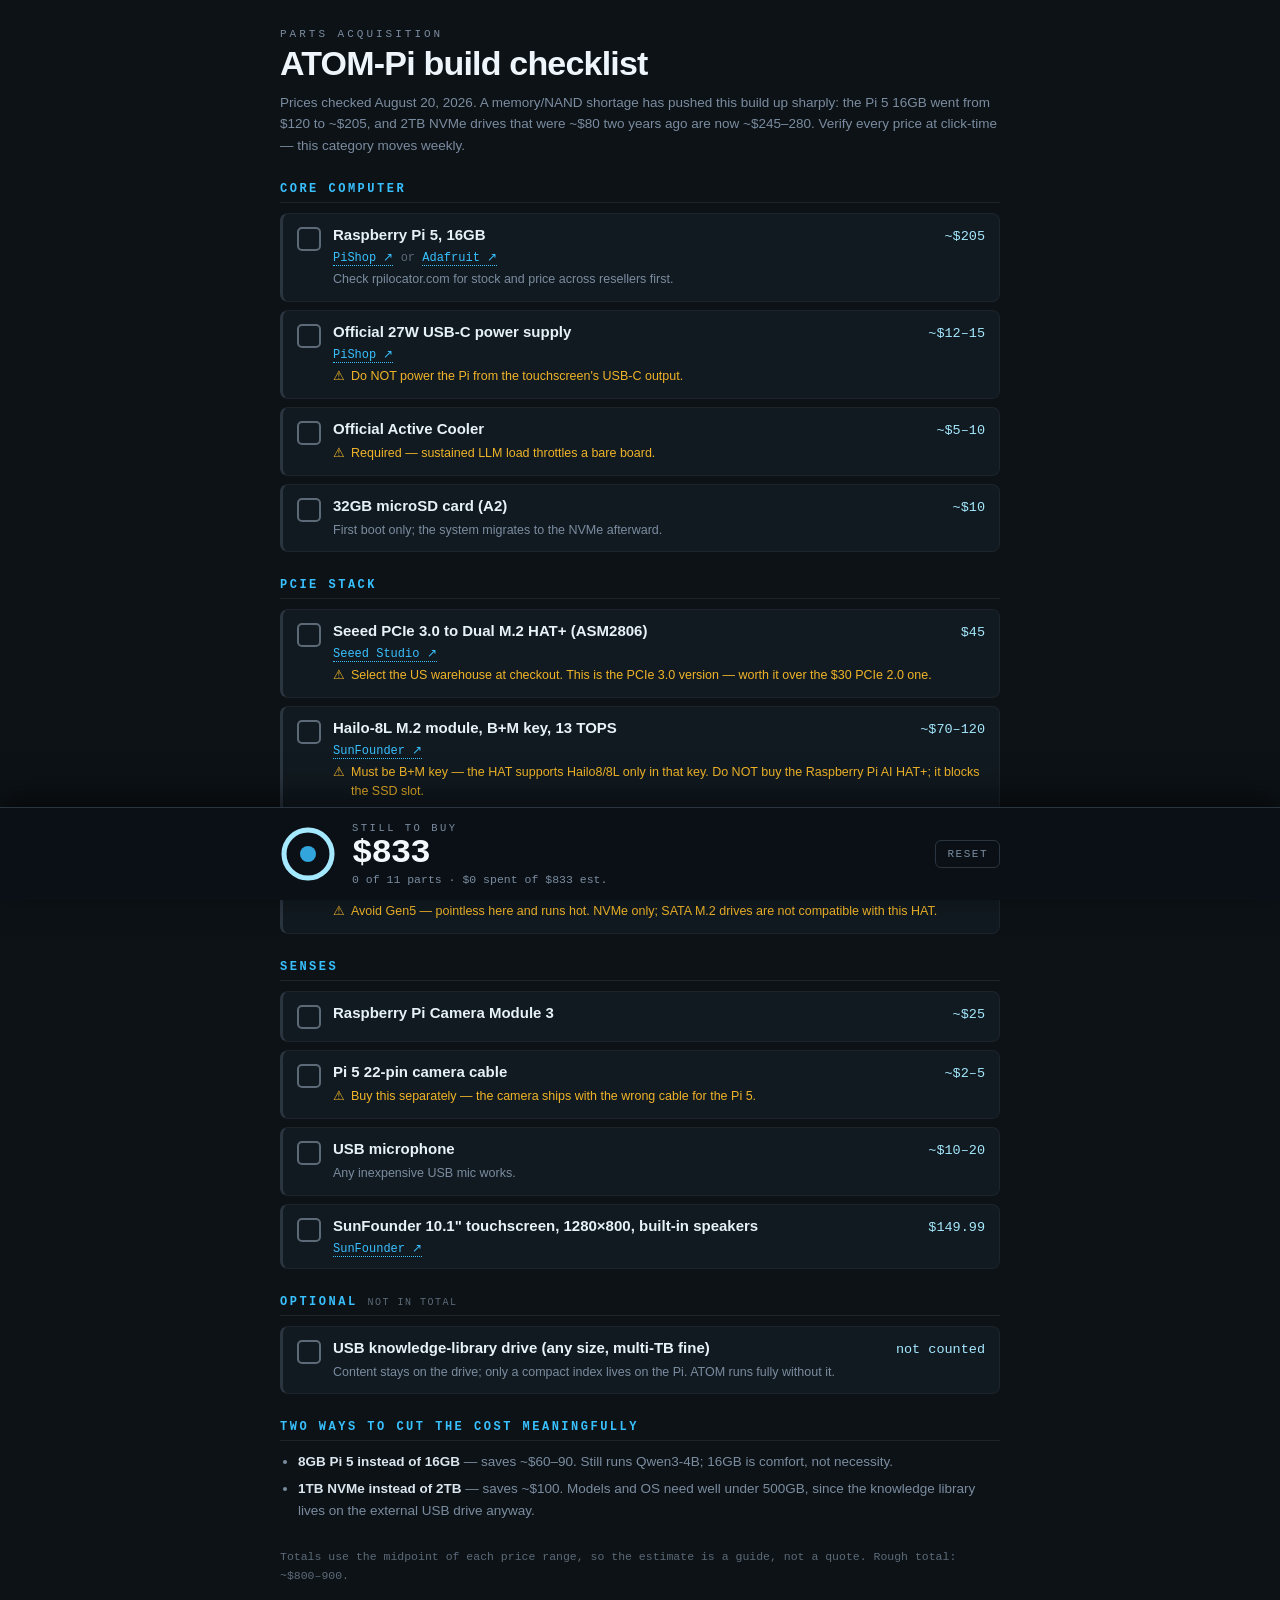
==== index.html @ 9d153fa6 "index.html" ====
<!DOCTYPE html>
<html lang="en">
<head>
<meta charset="utf-8">
<meta name="viewport" content="width=device-width, initial-scale=1, viewport-fit=cover">
<meta name="apple-mobile-web-app-capable" content="yes">
<meta name="apple-mobile-web-app-status-bar-style" content="black-translucent">
<meta name="theme-color" content="#0c1216">
<title>ATOM-Pi parts checklist</title>
<style>
  :root{
    --bg:#0c1216; --panel:#111a20; --line:#1d242c; --plate:#2b3540;
    --steel:#5c6a78; --steelL:#7b8ca0; --core:#39c0ff; --coreHot:#a5e9ff;
    --warn:#f0b429; --text:#cfdae4;
    --mono: ui-monospace, SFMono-Regular, Menlo, Consolas, monospace;
    --sans: -apple-system, BlinkMacSystemFont, "Segoe UI", Roboto, sans-serif;
  }
  *{box-sizing:border-box}
  body{margin:0;background:var(--bg);color:var(--text);font-family:var(--sans);
       padding:28px 18px calc(150px + env(safe-area-inset-bottom));
       -webkit-text-size-adjust:100%}
  .wrap{max-width:720px;margin:0 auto}
  .eyebrow{font-family:var(--mono);font-size:11px;letter-spacing:3px;
           color:var(--steelL);text-transform:uppercase}
  h1{font-size:34px;line-height:1.05;margin:6px 0 10px;font-weight:800;
     letter-spacing:-.8px;color:#eef5fb}
  .intro{font-size:13.5px;line-height:1.6;color:var(--steelL);margin:0 0 26px}
  section{margin-bottom:26px}
  .ghead{display:flex;align-items:baseline;gap:10px;border-bottom:1px solid var(--line);
         padding-bottom:6px;margin-bottom:10px}
  h2{font-family:var(--mono);font-size:12px;letter-spacing:2.5px;text-transform:uppercase;
     color:var(--core);margin:0;font-weight:600}
  .tag{font-family:var(--mono);font-size:10px;color:var(--steel);letter-spacing:1.5px}
  .item{background:var(--panel);border:1px solid var(--line);border-left:3px solid var(--plate);
        border-radius:8px;padding:12px 14px;margin-bottom:8px;display:flex;gap:12px;
        align-items:flex-start;transition:background .18s,border-color .18s,opacity .18s}
  .item.on{background:#0e161b;border-color:var(--plate);border-left-color:var(--core);opacity:.62}
  .box{flex:0 0 auto;width:24px;height:24px;margin-top:1px;border-radius:5px;cursor:pointer;
       background:transparent;border:2px solid var(--steel);color:var(--bg);font-size:14px;
       font-weight:900;line-height:1;display:flex;align-items:center;justify-content:center;
       transition:all .15s;-webkit-tap-highlight-color:transparent}
  .item.on .box{background:var(--core);border-color:var(--core)}
  .box:focus-visible{outline:2px solid var(--coreHot);outline-offset:2px}
  .body{flex:1;min-width:0}
  .row{display:flex;justify-content:space-between;gap:12px;align-items:baseline;flex-wrap:wrap}
  .name{font-size:15px;font-weight:600;color:#e7f1f8}
  .item.on .name{text-decoration:line-through}
  .price{font-family:var(--mono);font-size:13.5px;color:var(--coreHot);white-space:nowrap}
  .item.on .price{color:var(--steel)}
  .meta{margin-top:6px;display:flex;flex-direction:column;gap:5px}
  .links{font-family:var(--mono);font-size:12px}
  a{color:var(--core);text-decoration:none;border-bottom:1px dotted var(--core)}
  .sep{color:var(--steel)}
  .note{font-size:12.5px;color:var(--steelL);line-height:1.5}
  .warn{font-size:12.5px;color:var(--warn);line-height:1.5;display:flex;gap:6px}
  ul.cuts{margin:0;padding-left:18px;font-size:13.5px;line-height:1.65;color:var(--steelL)}
  ul.cuts strong{color:#dbe6ef}
  .totalbar{position:fixed;left:0;right:0;bottom:0;background:#0a1015;
            border-top:1px solid var(--plate);padding:14px 18px calc(14px + env(safe-area-inset-bottom));
            display:flex;align-items:center;gap:16px;box-shadow:0 -10px 30px rgba(0,0,0,.55)}
  .totalbar .inner{max-width:720px;margin:0 auto;display:flex;align-items:center;gap:16px;width:100%}
  .tlabel{font-family:var(--mono);font-size:10.5px;letter-spacing:2.5px;color:var(--steelL);
          text-transform:uppercase}
  .tbig{font-family:var(--mono);font-weight:700;letter-spacing:-1px;font-size:34px;
        color:#f2f8fc;line-height:1.15}
  .tbig.done{color:var(--core)}
  .tsub{font-family:var(--mono);font-size:11.5px;color:var(--steelL)}
  .reset{font-family:var(--mono);font-size:11px;letter-spacing:1.5px;background:transparent;
         color:var(--steelL);border:1px solid var(--plate);border-radius:6px;padding:7px 11px;
         cursor:pointer;flex:0 0 auto}
  .foot{font-size:11.5px;color:var(--steel);font-family:var(--mono);margin-top:14px;line-height:1.6}
  @media (prefers-reduced-motion: reduce){*{transition:none!important}}
</style>
</head>
<body>
<div class="wrap">
  <div class="eyebrow">Parts acquisition</div>
  <h1>ATOM-Pi build checklist</h1>
  <p class="intro">Prices checked August 20, 2026. A memory/NAND shortage has pushed this
    build up sharply: the Pi 5 16GB went from $120 to ~$205, and 2TB NVMe drives that were
    ~$80 two years ago are now ~$245–280. Verify every price at click-time — this category
    moves weekly.</p>
  <div id="groups"></div>

  <section>
    <div class="ghead"><h2>Two ways to cut the cost meaningfully</h2></div>
    <ul class="cuts">
      <li><strong>8GB Pi 5 instead of 16GB</strong> — saves ~$60–90. Still runs Qwen3-4B;
        16GB is comfort, not necessity.</li>
      <li style="margin-top:4px"><strong>1TB NVMe instead of 2TB</strong> — saves ~$100.
        Models and OS need well under 500GB, since the knowledge library lives on the
        external USB drive anyway.</li>
    </ul>
  </section>

  <p class="foot">Totals use the midpoint of each price range, so the estimate is a guide,
    not a quote. Rough total: ~$800–900.</p>
</div>

<div class="totalbar">
  <div class="inner">
    <svg width="56" height="56" viewBox="0 0 56 56" style="flex:0 0 auto" aria-hidden="true">
      <circle cx="28" cy="28" r="24" fill="none" stroke="#2b3540" stroke-width="5"/>
      <circle id="ring" cx="28" cy="28" r="24" fill="none" stroke="#a5e9ff" stroke-width="5"
              stroke-linecap="round" transform="rotate(-90 28 28)"
              style="transition:stroke-dashoffset .5s ease"/>
      <circle id="dot" cx="28" cy="28" r="8" fill="#39c0ff" opacity=".85"/>
    </svg>
    <div style="flex:1;min-width:0">
      <div class="tlabel" id="tlabel">Still to buy</div>
      <div class="tbig" id="tbig">—</div>
      <div class="tsub" id="tsub"></div>
    </div>
    <button class="reset" id="reset">RESET</button>
  </div>
</div>

<script>
const GROUPS = [
 {name:"Core computer", items:[
  {id:"pi",name:"Raspberry Pi 5, 16GB",price:205,shown:"~$205",
   link:"https://www.pishop.us/product/raspberry-pi-5-16gb/",linkLabel:"PiShop",
   alt:{url:"https://www.adafruit.com/product/6125",label:"Adafruit"},
   note:"Check rpilocator.com for stock and price across resellers first."},
  {id:"psu",name:"Official 27W USB-C power supply",price:14,shown:"~$12–15",
   link:"https://www.pishop.us",linkLabel:"PiShop",
   warn:"Do NOT power the Pi from the touchscreen's USB-C output."},
  {id:"cooler",name:"Official Active Cooler",price:8,shown:"~$5–10",
   warn:"Required — sustained LLM load throttles a bare board."},
  {id:"sd",name:"32GB microSD card (A2)",price:10,shown:"~$10",
   note:"First boot only; the system migrates to the NVMe afterward."}]},
 {name:"PCIe stack", items:[
  {id:"hat",name:"Seeed PCIe 3.0 to Dual M.2 HAT+ (ASM2806)",price:45,shown:"$45",
   link:"https://www.seeedstudio.com/PCIe3-0-to-dual-M-2-hat-for-Raspberry-Pi-5-p-6358.html",
   linkLabel:"Seeed Studio",
   warn:"Select the US warehouse at checkout. This is the PCIe 3.0 version — worth it over the $30 PCIe 2.0 one."},
  {id:"hailo",name:"Hailo-8L M.2 module, B+M key, 13 TOPS",price:95,shown:"~$70–120",
   link:"https://sunfounder.com/products/hailo-8l-m-2-b-m-key-13tops",linkLabel:"SunFounder",
   warn:"Must be B+M key — the HAT supports Hailo8/8L only in that key. Do NOT buy the Raspberry Pi AI HAT+; it blocks the SSD slot."},
  {id:"nvme",name:"2TB NVMe SSD, M.2 2280",price:262,shown:"~$245–280",
   link:"https://cheapestssd.com/2tb-nvme-ssd/",linkLabel:"Compare prices",
   note:"Cheapest tracked: Kingston NV3 2TB at $279.99; Ediloca 2TB Gen4 at $244.99.",
   warn:"Avoid Gen5 — pointless here and runs hot. NVMe only; SATA M.2 drives are not compatible with this HAT."}]},
 {name:"Senses", items:[
  {id:"cam",name:"Raspberry Pi Camera Module 3",price:25,shown:"~$25"},
  {id:"camcable",name:"Pi 5 22-pin camera cable",price:4,shown:"~$2–5",
   warn:"Buy this separately — the camera ships with the wrong cable for the Pi 5."},
  {id:"mic",name:"USB microphone",price:15,shown:"~$10–20",
   note:"Any inexpensive USB mic works."},
  {id:"screen",name:"SunFounder 10.1\" touchscreen, 1280×800, built-in speakers",price:150,
   shown:"$149.99",link:"https://www.sunfounder.com/products/10inch-touchscreen-for-raspberrypi",
   linkLabel:"SunFounder"}]},
 {name:"Optional", optional:true, items:[
  {id:"usbdrive",name:"USB knowledge-library drive (any size, multi-TB fine)",price:0,
   shown:"not counted",
   note:"Content stays on the drive; only a compact index lives on the Pi. ATOM runs fully without it."}]}
];

const ALL = GROUPS.flatMap(g => g.items.map(i => ({...i, optional: !!g.optional})));
const NEED = ALL.filter(i => !i.optional);
const TOTAL = NEED.reduce((s,i) => s + i.price, 0);
const KEY = "atom-parts-checked";
const money = n => "$" + n.toLocaleString("en-US");

let got = {};
try { got = JSON.parse(localStorage.getItem(KEY) || "{}"); } catch (e) { got = {}; }
const save = () => { try { localStorage.setItem(KEY, JSON.stringify(got)); } catch (e) {} };

const esc = s => s.replace(/&/g,"&amp;").replace(/</g,"&lt;").replace(/>/g,"&gt;");

function render(){
  document.getElementById("groups").innerHTML = GROUPS.map(g => `
    <section>
      <div class="ghead"><h2>${esc(g.name)}</h2>
      ${g.optional ? '<span class="tag">NOT IN TOTAL</span>' : ''}</div>
      ${g.items.map(it => {
        const on = !!got[it.id];
        const links = it.link ? `<div class="links">
            <a href="${it.link}" target="_blank" rel="noreferrer">${esc(it.linkLabel)} &#8599;</a>
            ${it.alt ? `<span class="sep">  or  </span><a href="${it.alt.url}" target="_blank" rel="noreferrer">${esc(it.alt.label)} &#8599;</a>` : ''}
          </div>` : '';
        const note = it.note ? `<div class="note">${esc(it.note)}</div>` : '';
        const warn = it.warn ? `<div class="warn"><span aria-hidden="true">&#9888;</span><span>${esc(it.warn)}</span></div>` : '';
        const meta = (links||note||warn) ? `<div class="meta">${links}${note}${warn}</div>` : '';
        return `<div class="item ${on?'on':''}" data-id="${it.id}">
          <button class="box" aria-pressed="${on}" aria-label="Mark ${esc(it.name)} as bought">${on?'&#10003;':''}</button>
          <div class="body">
            <div class="row"><span class="name">${esc(it.name)}</span>
            <span class="price">${esc(it.shown)}</span></div>
            ${meta}
          </div>
        </div>`;
      }).join("")}
    </section>`).join("");
  updateTotal();
}

function updateTotal(){
  const spent = NEED.filter(i => got[i.id]).reduce((s,i) => s + i.price, 0);
  const left = TOTAL - spent;
  const have = NEED.filter(i => got[i.id]).length;
  const done = have === NEED.length;
  const pct = TOTAL ? left / TOTAL : 0;
  const C = 2 * Math.PI * 24;
  const ring = document.getElementById("ring");
  ring.setAttribute("stroke-dasharray", C);
  ring.setAttribute("stroke-dashoffset", C * (1 - pct));
  ring.setAttribute("stroke", done ? "#39c0ff" : "#a5e9ff");
  document.getElementById("dot").setAttribute("opacity", done ? 1 : (0.35 + pct * 0.5));
  document.getElementById("tlabel").textContent = done ? "Every part acquired" : "Still to buy";
  const big = document.getElementById("tbig");
  big.textContent = money(left);
  big.className = "tbig" + (done ? " done" : "");
  document.getElementById("tsub").textContent =
    have + " of " + NEED.length + " parts · " + money(spent) + " spent of " + money(TOTAL) + " est.";
}

document.getElementById("groups").addEventListener("click", e => {
  const box = e.target.closest(".box");
  if (!box) return;
  const id = box.closest(".item").dataset.id;
  got[id] = !got[id];
  save();
  render();
});

document.getElementById("reset").addEventListener("click", () => {
  got = {}; save(); render();
});

render();
</script>
</body>
</html>
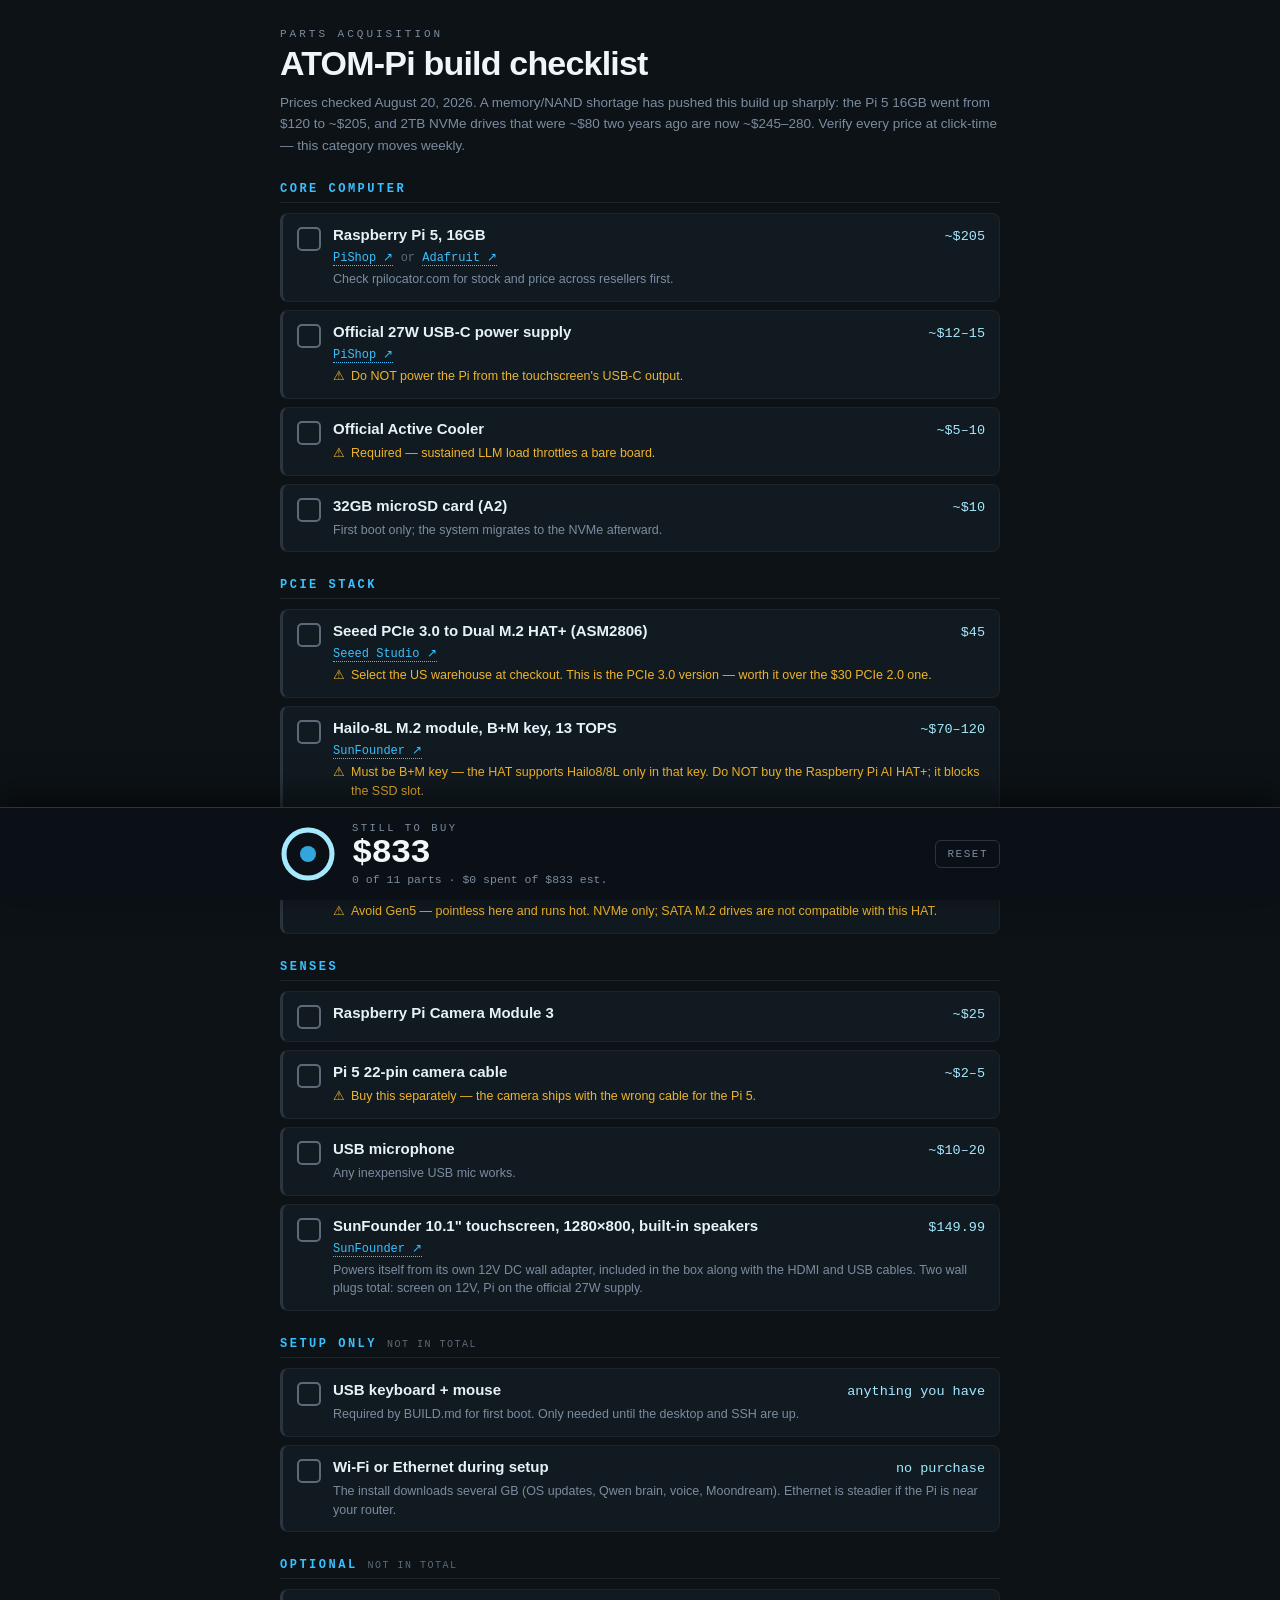
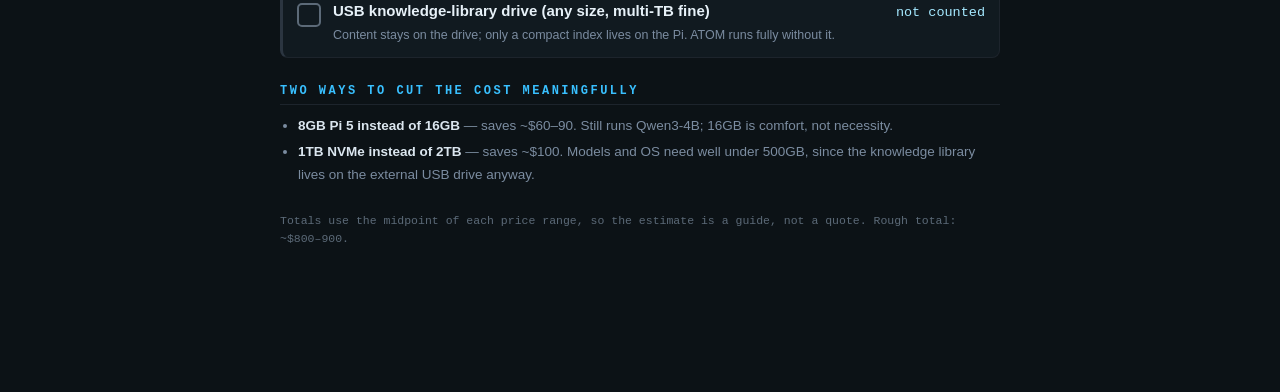
==== commit 78f8a413: "index.html" ====
--- a/index.html
+++ b/index.html
@@ -149,7 +149,13 @@
    note:"Any inexpensive USB mic works."},
   {id:"screen",name:"SunFounder 10.1\" touchscreen, 1280×800, built-in speakers",price:150,
    shown:"$149.99",link:"https://www.sunfounder.com/products/10inch-touchscreen-for-raspberrypi",
-   linkLabel:"SunFounder"}]},
+   linkLabel:"SunFounder",
+   note:"Powers itself from its own 12V DC wall adapter, included in the box along with the HDMI and USB cables. Two wall plugs total: screen on 12V, Pi on the official 27W supply."}]},
+ {name:"Setup only", optional:true, items:[
+  {id:"kbm",name:"USB keyboard + mouse",price:0,shown:"anything you have",
+   note:"Required by BUILD.md for first boot. Only needed until the desktop and SSH are up."},
+  {id:"net",name:"Wi-Fi or Ethernet during setup",price:0,shown:"no purchase",
+   note:"The install downloads several GB (OS updates, Qwen brain, voice, Moondream). Ethernet is steadier if the Pi is near your router."}]},
  {name:"Optional", optional:true, items:[
   {id:"usbdrive",name:"USB knowledge-library drive (any size, multi-TB fine)",price:0,
    shown:"not counted",
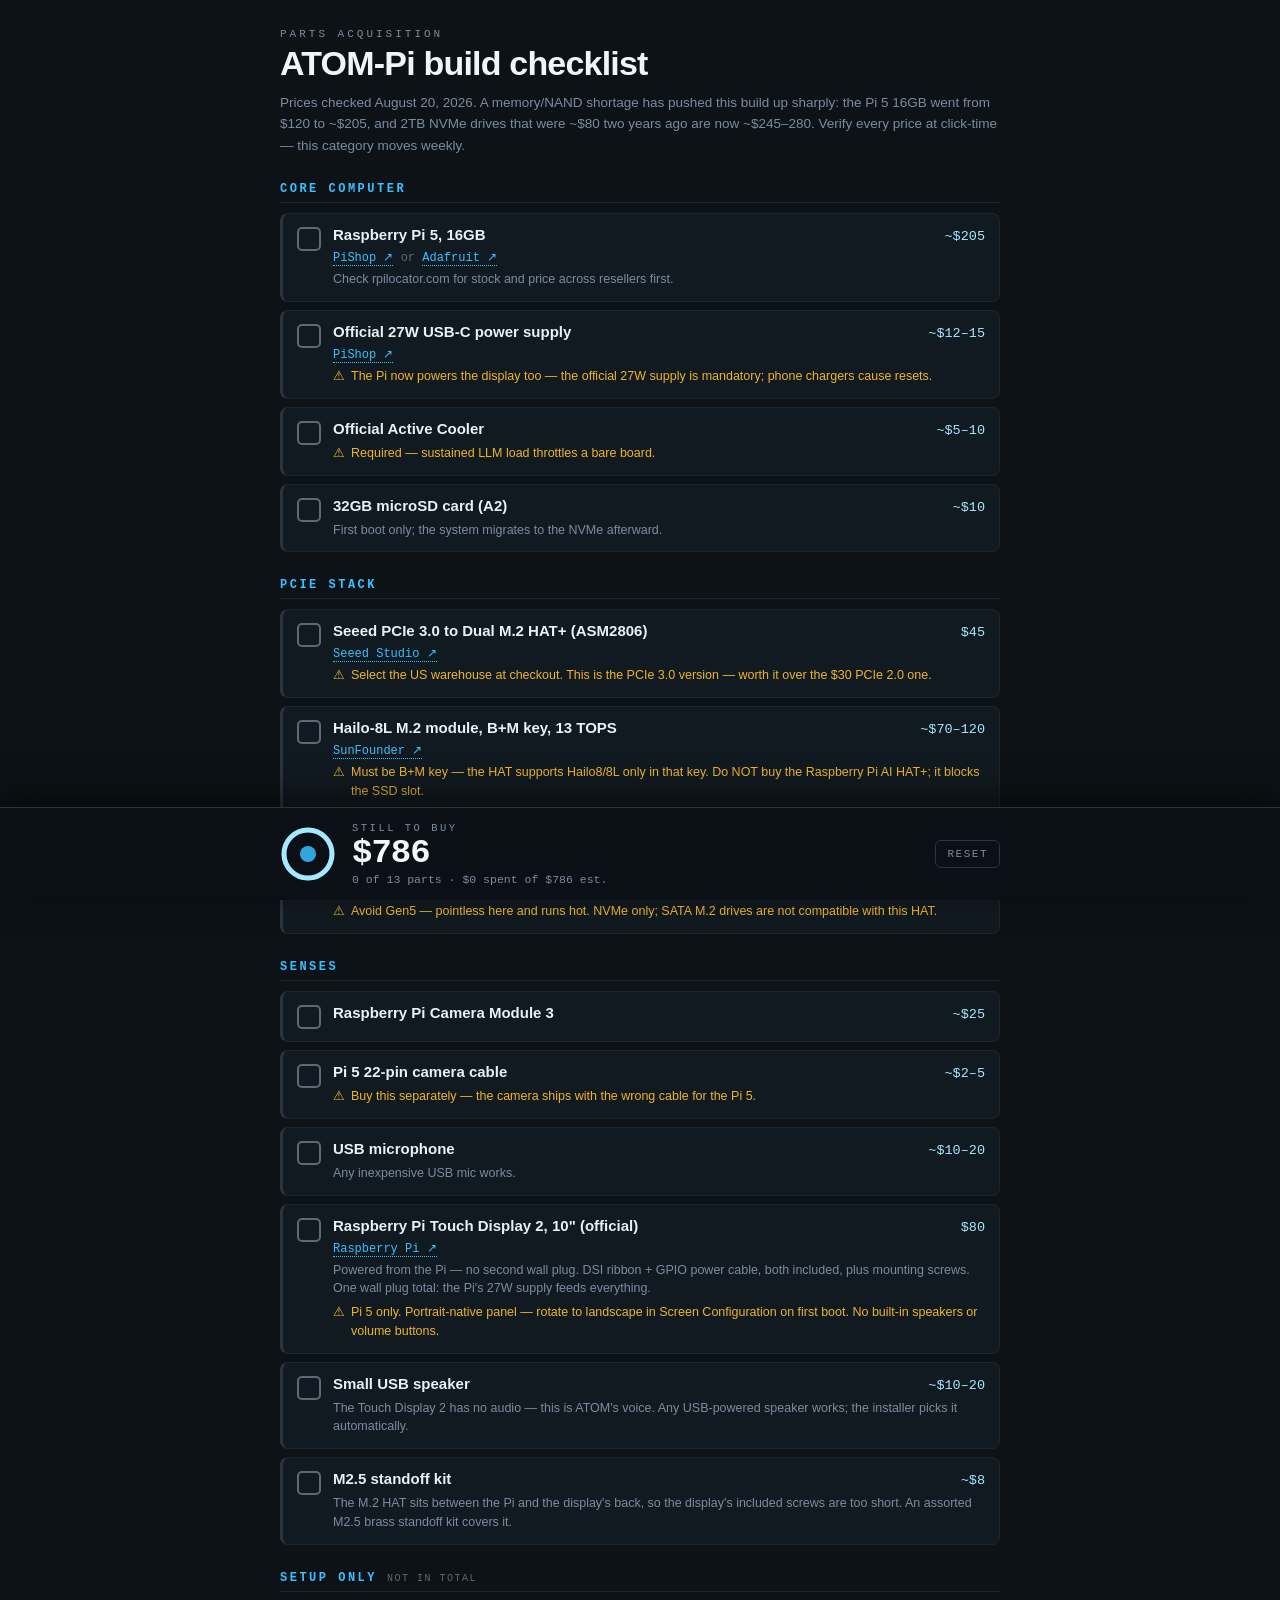
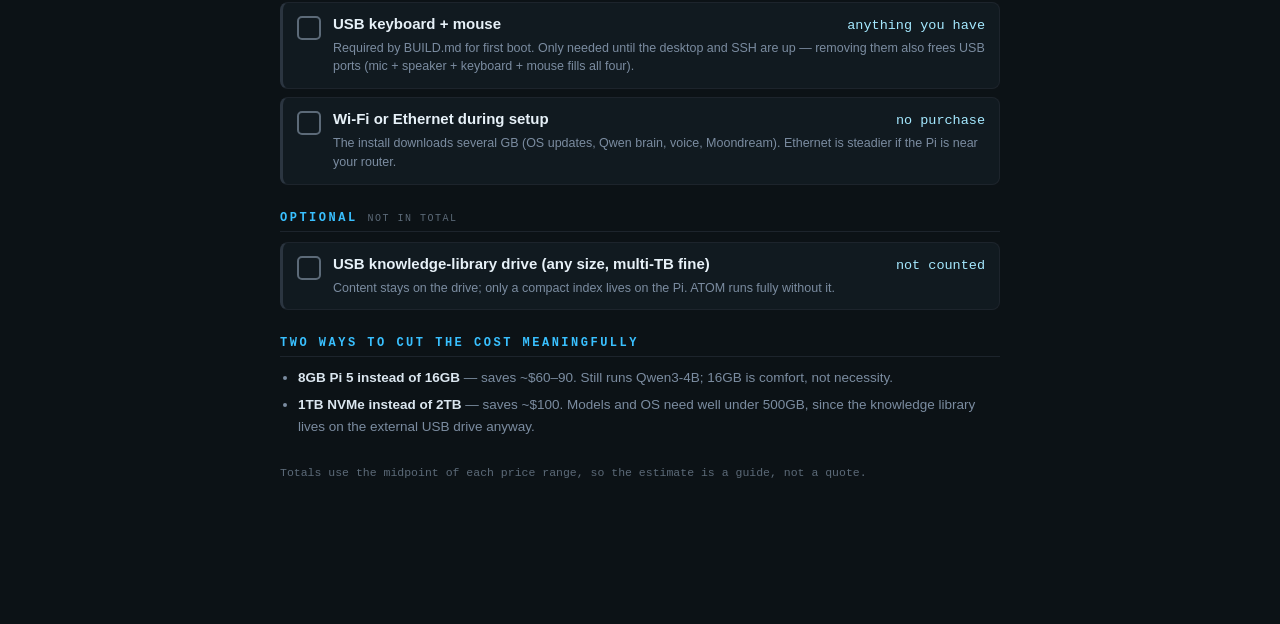
==== commit 12023876: "Add files via upload" ====
--- a/index.html
+++ b/index.html
@@ -94,7 +94,7 @@
   </section>
 
   <p class="foot">Totals use the midpoint of each price range, so the estimate is a guide,
-    not a quote. Rough total: ~$800–900.</p>
+    not a quote.</p>
 </div>
 
 <div class="totalbar">
@@ -124,7 +124,7 @@
    note:"Check rpilocator.com for stock and price across resellers first."},
   {id:"psu",name:"Official 27W USB-C power supply",price:14,shown:"~$12–15",
    link:"https://www.pishop.us",linkLabel:"PiShop",
-   warn:"Do NOT power the Pi from the touchscreen's USB-C output."},
+   warn:"The Pi now powers the display too — the official 27W supply is mandatory; phone chargers cause resets."},
   {id:"cooler",name:"Official Active Cooler",price:8,shown:"~$5–10",
    warn:"Required — sustained LLM load throttles a bare board."},
   {id:"sd",name:"32GB microSD card (A2)",price:10,shown:"~$10",
@@ -147,13 +147,18 @@
    warn:"Buy this separately — the camera ships with the wrong cable for the Pi 5."},
   {id:"mic",name:"USB microphone",price:15,shown:"~$10–20",
    note:"Any inexpensive USB mic works."},
-  {id:"screen",name:"SunFounder 10.1\" touchscreen, 1280×800, built-in speakers",price:150,
-   shown:"$149.99",link:"https://www.sunfounder.com/products/10inch-touchscreen-for-raspberrypi",
-   linkLabel:"SunFounder",
-   note:"Powers itself from its own 12V DC wall adapter, included in the box along with the HDMI and USB cables. Two wall plugs total: screen on 12V, Pi on the official 27W supply."}]},
+  {id:"screen",name:"Raspberry Pi Touch Display 2, 10\" (official)",price:80,
+   shown:"$80",link:"https://www.raspberrypi.com/products/touch-display-2/",
+   linkLabel:"Raspberry Pi",
+   note:"Powered from the Pi — no second wall plug. DSI ribbon + GPIO power cable, both included, plus mounting screws. One wall plug total: the Pi's 27W supply feeds everything.",
+   warn:"Pi 5 only. Portrait-native panel — rotate to landscape in Screen Configuration on first boot. No built-in speakers or volume buttons."},
+  {id:"speaker",name:"Small USB speaker",price:15,shown:"~$10–20",
+   note:"The Touch Display 2 has no audio — this is ATOM's voice. Any USB-powered speaker works; the installer picks it automatically."},
+  {id:"standoffs",name:"M2.5 standoff kit",price:8,shown:"~$8",
+   note:"The M.2 HAT sits between the Pi and the display's back, so the display's included screws are too short. An assorted M2.5 brass standoff kit covers it."}]},
  {name:"Setup only", optional:true, items:[
   {id:"kbm",name:"USB keyboard + mouse",price:0,shown:"anything you have",
-   note:"Required by BUILD.md for first boot. Only needed until the desktop and SSH are up."},
+   note:"Required by BUILD.md for first boot. Only needed until the desktop and SSH are up — removing them also frees USB ports (mic + speaker + keyboard + mouse fills all four)."},
   {id:"net",name:"Wi-Fi or Ethernet during setup",price:0,shown:"no purchase",
    note:"The install downloads several GB (OS updates, Qwen brain, voice, Moondream). Ethernet is steadier if the Pi is near your router."}]},
  {name:"Optional", optional:true, items:[
